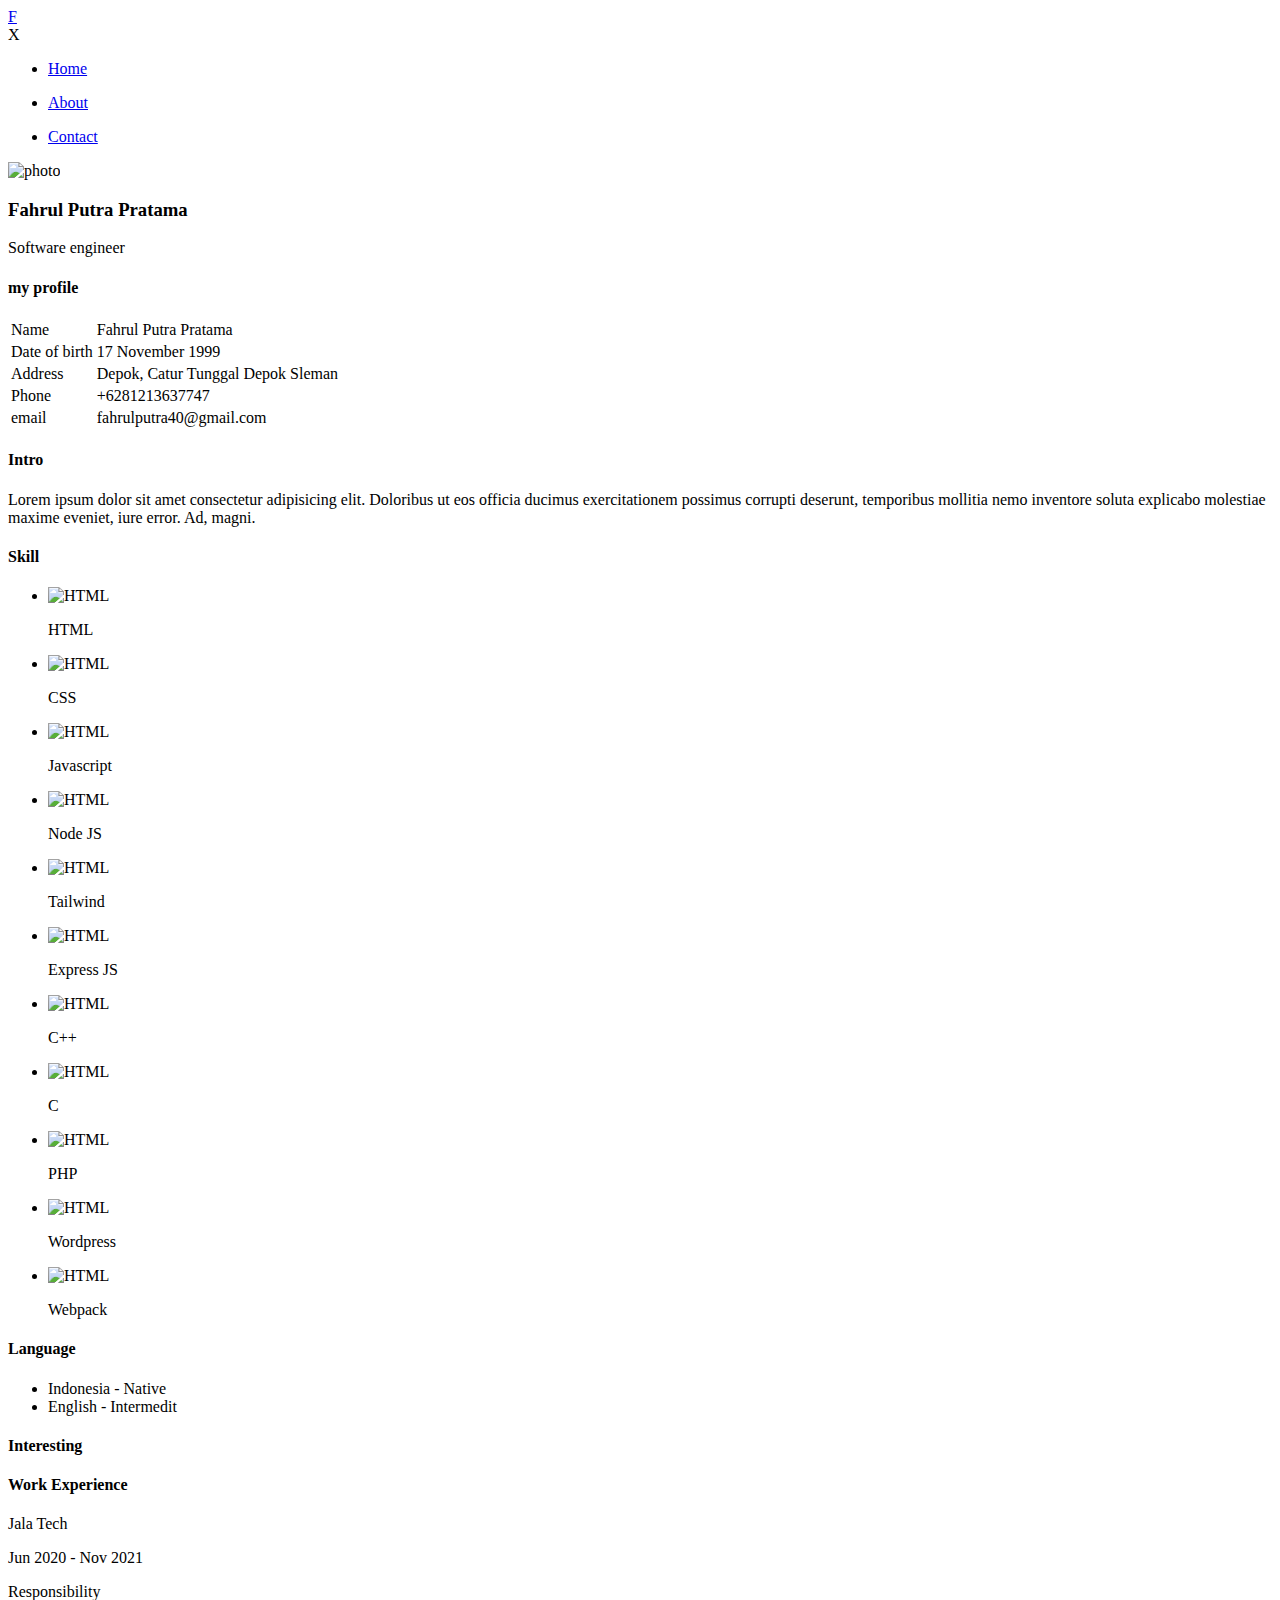
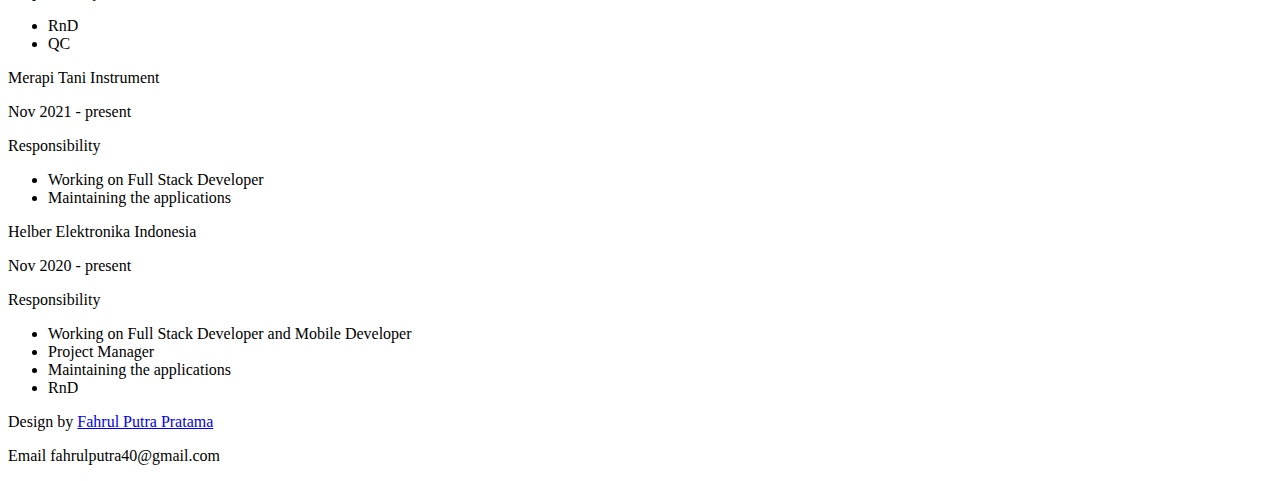
==== about.html @ f8b1dbe5 "Add files via upload" ====
<!DOCTYPE html>
<html lang="en">
<head>
    <meta charset="UTF-8">
    <meta name="viewport" content="width=device-width, initial-scale=1.0">
    <title>About</title>
    <link rel="stylesheet" href="../dist/output.css">
    <link rel="stylesheet" href="https://cdnjs.cloudflare.com/ajax/libs/font-awesome/6.1.1/css/all.min.css" integrity="sha512-KfkfwYDsLkIlwQp6LFnl8zNdLGxu9YAA1QvwINks4PhcElQSvqcyVLLD9aMhXd13uQjoXtEKNosOWaZqXgel0g==" crossorigin="anonymous" referrerpolicy="no-referrer" />
    <link href='http://fonts.googleapis.com/css?family=Roboto:400,100,100italic,300,300italic,400italic,500,500italic,700,700italic,900italic,900' rel='stylesheet' type='text/css'>
    <link href="http://fonts.cdnfonts.com/css/dosis" rel="stylesheet">   
</head>
<body class="font-roboto w-full bg-white">
     <!-- sidebar -->
     <nav class="fixed w-20 shadow-nav lg:w-24 over z-20">
        <div class="text-center bg-cbase relative">
            <a href="/" class="leading-smlogo font-medium text-55 text-white lg:leading-logo">F</a>
            <div class="block shadow-nav absolute h-20 w-screen w-[calc(100vw-80px)] bg-white top-0 left-[80px] flex justify-end items-center lg:hidden">
                <div class="w-20 h-full flex items-center justify-center">
                    <i id="collabse" class="fa-solid fa-bars cursor-pointer"></i>
                    <span class="hidden cursor-pointer">X</span>
                </div>
            </div>
        </div>
        <ul class="relative hidden h-[calc(100vh-80px)] z-10 w-20 text-lg text-center pt-24 lg:w-24 lg:block lg:h-[calc(100vh-96px)]">
            <li class="nav relative h-20 flex block items-center border-b-1 border-cthird border-solid border-t-1">
               <a href="/index" class="w-full">
                <i class="fa-solid fa-house text-csecondary block"></i>
                <p class="block text-sm text-csecondary">Home</p>
               </a> 
            </li>
             <li class="nav-active nav relative h-20 flex block items-center border-b-1 border-cthird border-solid border-t-1">
                <a href="/about" class="w-full">
                 <i class="fa-solid fa-user text-csecondary block"></i>
                 <p class="block text-sm text-csecondary">About</p>
                </a> 
             </li>
             <li class="nav relative h-20 flex block items-center border-b-1 border-cthird border-solid border-t-1">
                 <a href="/" class="w-full">
                  <i class="fa-solid fa-address-card text-csecondary block"></i>
                  <p class="block text-sm text-csecondary">Contact</p>
                 </a> 
              </li>
        </ul>
    </nav>
    <!-- end of sidebar -->
    <main class="bg-[#F4F4F4] relative w-full pt-[80px] w-100% lg:w-[calc(100%-96px)] lg:ml-24  lg:pt-0">
        <!-- header -->
        <div class="relative bg-[url('../src/assets/bg3.jpg')] bg-cover h-[400px] bg-header w-full">
            <div class="relative w-full h-full z-10 text-center pt-10 text-white">
                <div class="avatar relative w-[150px] h-[150px] m-auto relative">
                    <div class="rounded-[75px] w-full h-full overflow-hidden">
                        <img src="/src/assets/photo.jpg" alt="photo" width="100%" class="relative top-[-30px]">
                    </div>
                </div>
                <h3 class="pt-10 text-4xl font-medium">Fahrul Putra Pratama</h3>
                <p>Software engineer</p>
            </div>
        </div>
        <!-- end of header -->
        <div class="px-5 py-6 mt-14 w-full gap-y-7 flex flex-col">
            <div class="flex gap-x-3.5 gap-y-7 flex-col lg:flex-row lg:gap-y-0">
                <div class="rounded-lg shadow-nav bg-white p-5 w-full lg:flex-2">
                    <h4 class="capitalize font-semibold text-xl">my profile</h4>
                    <table class="w-full mt-3">
                        <tbody>
                            <tr>
                                <td class="font-semibold capitalize">Name</td>
                                <td>Fahrul Putra Pratama</td>
                            </tr>
                            <tr>
                                <td class="font-semibold capitalize">Date of birth</td>
                                <td>17 November 1999</td>
                            </tr>
                            <tr>
                                <td class="font-semibold capitalize">Address</td>
                                <td>Depok, Catur Tunggal Depok Sleman</td>
                            </tr>
                            <tr>
                                <td class="font-semibold capitalize">Phone</td>
                                <td>+6281213637747</td>
                            </tr>
                            <tr>
                                <td class="font-semibold capitalize">email</td>
                                <td>fahrulputra40@gmail.com</td>
                            </tr>
                        </tbody>
                    </table>
                </div>
                <div class="w-full rounded-lg shadow-nav bg-white p-5 lg:flex-3">
                    <h4 class="capitalize font-semibold text-xl">Intro</h4> 
                    <p class="mt-3">Lorem ipsum dolor sit amet consectetur adipisicing elit. Doloribus ut eos officia ducimus exercitationem possimus corrupti deserunt, temporibus mollitia nemo inventore soluta explicabo molestiae maxime eveniet, iure error. Ad, magni.</p>        
                </div>
            </div>
            <div class="flex gap-x-3.5 gap-y-7 w-full flex-col lg:flex-row lg:gap-y-0">
                <div class="rounded-lg shadow-nav bg-white p-5 flex-3">
                    <h4 class="capitalize font-semibold text-xl mb-3 block">Skill</h4>
                    <ul class="flex w-full flex-wrap text-center">
                        <li class="px-4 py-3">
                            <div class="w-16">
                                <img src="./assets/html.png" alt="HTML" width="100%">
                                <p class="font-medium mt-2">HTML</p>
                            </div>
                        </li>
                        <li class="px-4 py-3">
                            <div class="w-12">
                                <img src="./assets/css.png" alt="HTML" width="100%">
                                <p class="font-medium mt-2 text-center">CSS</p>
                            </div>
                        </li>
                        <li class="px-4 py-3">
                            <div class="w-16">
                                <img src="./assets/js.png" alt="HTML" width="100%">
                            <p class="font-medium mt-2 text-center">Javascript</p>
                            </div>
                        </li>
                        <li class="px-4 py-3">
                            <div class="w-16">
                                <img src="./assets/node.png" alt="HTML" width="90%">
                                <p class="font-medium mt-2 text-center">Node JS</p>
                            </div>
                        </li>
                        <li class="px-4 py-3">
                            <div class="w-16 pt-7">
                                <img src="./assets/tailwind.png" alt="HTML" width="100%">
                                <p class="font-medium mt-2 text-center">Tailwind</p>
                            </div>
                        </li>
                        <li class="px-4 py-3">
                            <div class="w-20">
                                <img src="./assets/express.png" alt="HTML" width="90%">
                                <p class="font-medium mt-2 text-center">Express JS</p>
                            </div>
                        </li>
                        <li class="px-4 py-3">
                            <div class="w-16">
                                <img src="./assets/cpp.png" alt="HTML" width="100%">
                                <p class="font-medium mt-2 text-center">C++</p>
                            </div>
                        </li>
                        <li class="px-4 py-3">
                           <div class="w-20">
                            <img src="./assets/c.png" alt="HTML" width="100%">
                            <p class="font-medium mt-1 text-center">C</p>
                           </div>
                        </li>
                        <li class="px-4 py-3">
                           <div class="w-16 pt-8">
                            <img src="./assets/php.png" alt="HTML" width="100%">
                            <p class="font-medium mt-2 text-center">PHP</p>
                           </div>
                        </li>
                        <li class="px-4 py-3">
                            <div class="w-16">
                                <img src="./assets/wp.png" alt="HTML" width="100%">
                                <p class="font-medium mt-2 text-center">Wordpress</p>
                            </div>
                        </li>
                        <li class="px-4 py-3">
                            <div class="w-16"><img src="./assets/webpack.png" alt="HTML" width="100%">
                                <p class="font-medium mt-2 text-center">Webpack</p>
                            </div>
                        </li>
                    </ul>
                </div>
                <div class="rounded-lg shadow-nav bg-white p-5 flex-2">
                    <h4 class="capitalize font-semibold text-xl mb-3 block">Language</h4>
                    <ul>
                        <li>Indonesia - Native</li>
                        <li>English - Intermedit</li>
                    </ul>
                    <h4 class="capitalize font-semibold text-xl mb-3 block mt-4">Interesting</h4>
                    <div class="text-4xl mt-2">
                        <i title="Traveling" class="fa-solid fa-plane mr-2 cursor-pointer"></i>
                        <i title="Reading" class="fa-solid fa-book mr-2 cursor-pointer"></i>
                        <i title="Programing" class="fa-solid fa-code mr-2 cursor-pointer"></i>
                        <i title="Game" class="fa-solid fa-gamepad mr-2 cursor-pointer"></i>
                    </div>
                </div>
            </div>
            <div class="lg:flex gap-x-3.5 w-full">
                <div class="rounded-lg shadow-nav bg-white p-5 flex-2">
                    <h4 class="capitalize font-semibold text-xl mb-3 block">Work Experience</h4>
                    <div class="work relative pl-10 mt-5">
                        <div class="work-card relative">
                            <p class="text-2xl font-medium text-cforth">Jala Tech</p>
                            <p class="text-csecondary text-sm font-medium mt-2">Jun 2020 - Nov 2021</p>
                            <p class="font-medium text-base text-[#212529] mt-4">Responsibility</p>
                            <ul class="text-[#212529] list-disc list-inside pl-5">
                                <li>RnD</li>
                                <li>QC</li>
                            </ul>
                        </div>
                        <div class="work-card relative mt-10">
                            <p class="text-2xl font-medium text-cforth">Merapi Tani Instrument</p>
                            <p class="text-csecondary text-sm font-medium mt-2">Nov 2021 - present</p>
                            <p class="font-medium text-base text-[#212529] mt-4">Responsibility</p>
                            <ul class="text-[#212529] list-disc list-inside pl-5">
                                <li>Working on Full Stack Developer</li>
                                <li>Maintaining the applications</li>
                            </ul>
                        </div>
                        <div class="work-card relative mt-10">
                            <p class="text-2xl font-medium text-cforth">Helber Elektronika Indonesia</p>
                            <p class="text-csecondary text-sm font-medium mt-2">Nov 2020 - present</p>
                            <p class="font-medium text-base text-[#212529] mt-4">Responsibility</p>
                            <ul class="text-[#212529] list-disc list-inside pl-5">
                                <li>Working on Full Stack Developer and Mobile Developer</li>
                                <li>Project Manager</li>
                                <li>Maintaining the applications</li>
                                <li>RnD</li>
                            </ul>
                        </div>
                    </div>           
                </div>
            </div>
        </div>
        <footer class="py-3 px-7 bg-cfiveth text-center">
            <p class="text-csixth text-sm font-medium lg:float-left">
                Design by <a href="/" class="text-cbase">Fahrul Putra Pratama</a>
            </p>
            <p class="text-csixth mt-1 text-sm font-medium lg:mt-0 lg:float-right">
                Email <span class="text-cbase">fahrulputra40@gmail.com</span>
            </p>
            <div class="clear-both"></div>
        </footer>
    </main>
    <script src="./side.js"></script>
</body>
</html>
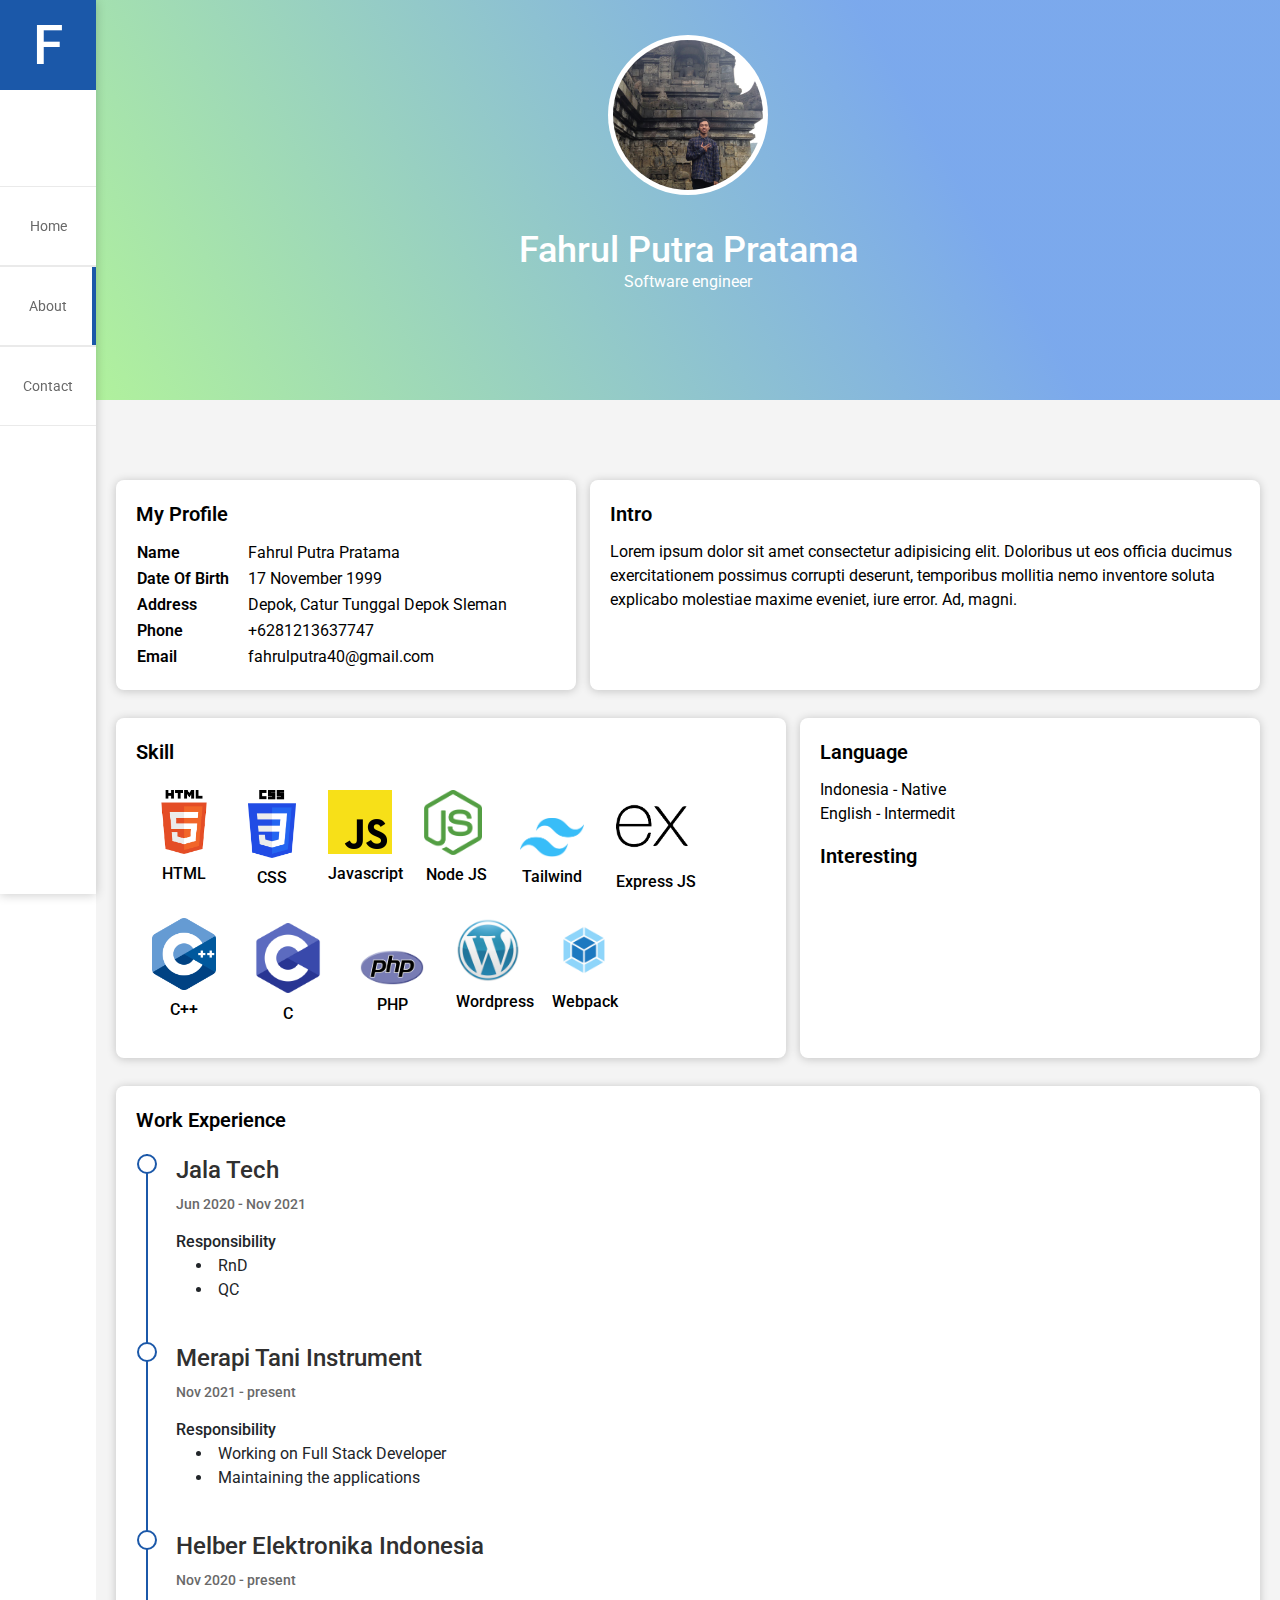
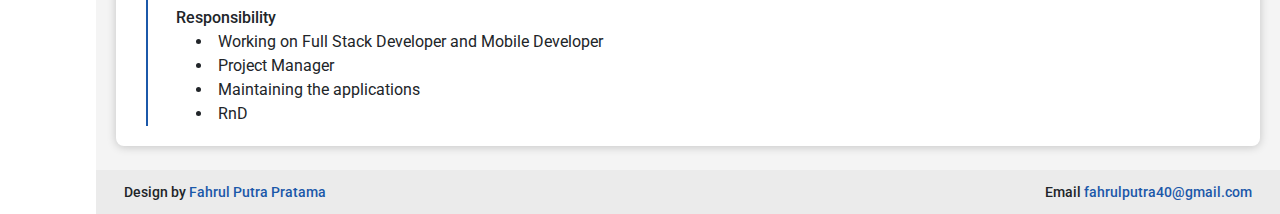
==== commit 25b7a0dd: "Add files via upload" ====
--- a/about.html
+++ b/about.html
@@ -4,7 +4,7 @@
     <meta charset="UTF-8">
     <meta name="viewport" content="width=device-width, initial-scale=1.0">
     <title>About</title>
-    <link rel="stylesheet" href="../dist/output.css">
+    <link rel="stylesheet" href="./output.css">
     <link rel="stylesheet" href="https://cdnjs.cloudflare.com/ajax/libs/font-awesome/6.1.1/css/all.min.css" integrity="sha512-KfkfwYDsLkIlwQp6LFnl8zNdLGxu9YAA1QvwINks4PhcElQSvqcyVLLD9aMhXd13uQjoXtEKNosOWaZqXgel0g==" crossorigin="anonymous" referrerpolicy="no-referrer" />
     <link href='http://fonts.googleapis.com/css?family=Roboto:400,100,100italic,300,300italic,400italic,500,500italic,700,700italic,900italic,900' rel='stylesheet' type='text/css'>
     <link href="http://fonts.cdnfonts.com/css/dosis" rel="stylesheet">   
@@ -23,19 +23,19 @@
         </div>
         <ul class="relative hidden h-[calc(100vh-80px)] z-10 w-20 text-lg text-center pt-24 lg:w-24 lg:block lg:h-[calc(100vh-96px)]">
             <li class="nav relative h-20 flex block items-center border-b-1 border-cthird border-solid border-t-1">
-               <a href="/index" class="w-full">
+               <a href="/index.html" class="w-full">
                 <i class="fa-solid fa-house text-csecondary block"></i>
                 <p class="block text-sm text-csecondary">Home</p>
                </a> 
             </li>
              <li class="nav-active nav relative h-20 flex block items-center border-b-1 border-cthird border-solid border-t-1">
-                <a href="/about" class="w-full">
+                <a href="/about.hmtml" class="w-full">
                  <i class="fa-solid fa-user text-csecondary block"></i>
                  <p class="block text-sm text-csecondary">About</p>
                 </a> 
              </li>
              <li class="nav relative h-20 flex block items-center border-b-1 border-cthird border-solid border-t-1">
-                 <a href="/" class="w-full">
+                 <a href="/contact.html" class="w-full">
                   <i class="fa-solid fa-address-card text-csecondary block"></i>
                   <p class="block text-sm text-csecondary">Contact</p>
                  </a> 
@@ -45,11 +45,11 @@
     <!-- end of sidebar -->
     <main class="bg-[#F4F4F4] relative w-full pt-[80px] w-100% lg:w-[calc(100%-96px)] lg:ml-24  lg:pt-0">
         <!-- header -->
-        <div class="relative bg-[url('../src/assets/bg3.jpg')] bg-cover h-[400px] bg-header w-full">
+        <div class="relative bg-[url('./bg3.jpg')] bg-cover h-[400px] bg-header w-full">
             <div class="relative w-full h-full z-10 text-center pt-10 text-white">
                 <div class="avatar relative w-[150px] h-[150px] m-auto relative">
                     <div class="rounded-[75px] w-full h-full overflow-hidden">
-                        <img src="/src/assets/photo.jpg" alt="photo" width="100%" class="relative top-[-30px]">
+                        <img src="./photo.jpg" alt="photo" width="100%" class="relative top-[-30px]">
                     </div>
                 </div>
                 <h3 class="pt-10 text-4xl font-medium">Fahrul Putra Pratama</h3>
@@ -97,66 +97,66 @@
                     <ul class="flex w-full flex-wrap text-center">
                         <li class="px-4 py-3">
                             <div class="w-16">
-                                <img src="./assets/html.png" alt="HTML" width="100%">
+                                <img src="./html.png" alt="HTML" width="100%">
                                 <p class="font-medium mt-2">HTML</p>
                             </div>
                         </li>
                         <li class="px-4 py-3">
                             <div class="w-12">
-                                <img src="./assets/css.png" alt="HTML" width="100%">
+                                <img src="./css.png" alt="HTML" width="100%">
                                 <p class="font-medium mt-2 text-center">CSS</p>
                             </div>
                         </li>
                         <li class="px-4 py-3">
                             <div class="w-16">
-                                <img src="./assets/js.png" alt="HTML" width="100%">
+                                <img src="./js.png" alt="HTML" width="100%">
                             <p class="font-medium mt-2 text-center">Javascript</p>
                             </div>
                         </li>
                         <li class="px-4 py-3">
                             <div class="w-16">
-                                <img src="./assets/node.png" alt="HTML" width="90%">
+                                <img src="./node.png" alt="HTML" width="90%">
                                 <p class="font-medium mt-2 text-center">Node JS</p>
                             </div>
                         </li>
                         <li class="px-4 py-3">
                             <div class="w-16 pt-7">
-                                <img src="./assets/tailwind.png" alt="HTML" width="100%">
+                                <img src="./tailwind.png" alt="HTML" width="100%">
                                 <p class="font-medium mt-2 text-center">Tailwind</p>
                             </div>
                         </li>
                         <li class="px-4 py-3">
                             <div class="w-20">
-                                <img src="./assets/express.png" alt="HTML" width="90%">
+                                <img src="./express.png" alt="HTML" width="90%">
                                 <p class="font-medium mt-2 text-center">Express JS</p>
                             </div>
                         </li>
                         <li class="px-4 py-3">
                             <div class="w-16">
-                                <img src="./assets/cpp.png" alt="HTML" width="100%">
+                                <img src="./cpp.png" alt="HTML" width="100%">
                                 <p class="font-medium mt-2 text-center">C++</p>
                             </div>
                         </li>
                         <li class="px-4 py-3">
                            <div class="w-20">
-                            <img src="./assets/c.png" alt="HTML" width="100%">
+                            <img src="./c.png" alt="HTML" width="100%">
                             <p class="font-medium mt-1 text-center">C</p>
                            </div>
                         </li>
                         <li class="px-4 py-3">
                            <div class="w-16 pt-8">
-                            <img src="./assets/php.png" alt="HTML" width="100%">
+                            <img src="./php.png" alt="HTML" width="100%">
                             <p class="font-medium mt-2 text-center">PHP</p>
                            </div>
                         </li>
                         <li class="px-4 py-3">
                             <div class="w-16">
-                                <img src="./assets/wp.png" alt="HTML" width="100%">
+                                <img src="./wp.png" alt="HTML" width="100%">
                                 <p class="font-medium mt-2 text-center">Wordpress</p>
                             </div>
                         </li>
                         <li class="px-4 py-3">
-                            <div class="w-16"><img src="./assets/webpack.png" alt="HTML" width="100%">
+                            <div class="w-16"><img src="./webpack.png" alt="HTML" width="100%">
                                 <p class="font-medium mt-2 text-center">Webpack</p>
                             </div>
                         </li>
--- a/output.css
+++ b/output.css
@@ -0,0 +1,1297 @@
+/*
+! tailwindcss v3.0.23 | MIT License | https://tailwindcss.com
+*/
+
+/*
+1. Prevent padding and border from affecting element width. (https://github.com/mozdevs/cssremedy/issues/4)
+2. Allow adding a border to an element by just adding a border-width. (https://github.com/tailwindcss/tailwindcss/pull/116)
+*/
+
+*,
+::before,
+::after {
+  box-sizing: border-box;
+  /* 1 */
+  border-width: 0;
+  /* 2 */
+  border-style: solid;
+  /* 2 */
+  border-color: #e5e7eb;
+  /* 2 */
+}
+
+::before,
+::after {
+  --tw-content: '';
+}
+
+/*
+1. Use a consistent sensible line-height in all browsers.
+2. Prevent adjustments of font size after orientation changes in iOS.
+3. Use a more readable tab size.
+4. Use the user's configured `sans` font-family by default.
+*/
+
+html {
+  line-height: 1.5;
+  /* 1 */
+  -webkit-text-size-adjust: 100%;
+  /* 2 */
+  -moz-tab-size: 4;
+  /* 3 */
+  -o-tab-size: 4;
+     tab-size: 4;
+  /* 3 */
+  font-family: ui-sans-serif, system-ui, -apple-system, BlinkMacSystemFont, "Segoe UI", Roboto, "Helvetica Neue", Arial, "Noto Sans", sans-serif, "Apple Color Emoji", "Segoe UI Emoji", "Segoe UI Symbol", "Noto Color Emoji";
+  /* 4 */
+}
+
+/*
+1. Remove the margin in all browsers.
+2. Inherit line-height from `html` so users can set them as a class directly on the `html` element.
+*/
+
+body {
+  margin: 0;
+  /* 1 */
+  line-height: inherit;
+  /* 2 */
+}
+
+/*
+1. Add the correct height in Firefox.
+2. Correct the inheritance of border color in Firefox. (https://bugzilla.mozilla.org/show_bug.cgi?id=190655)
+3. Ensure horizontal rules are visible by default.
+*/
+
+hr {
+  height: 0;
+  /* 1 */
+  color: inherit;
+  /* 2 */
+  border-top-width: 1px;
+  /* 3 */
+}
+
+/*
+Add the correct text decoration in Chrome, Edge, and Safari.
+*/
+
+abbr:where([title]) {
+  -webkit-text-decoration: underline dotted;
+          text-decoration: underline dotted;
+}
+
+/*
+Remove the default font size and weight for headings.
+*/
+
+h1,
+h2,
+h3,
+h4,
+h5,
+h6 {
+  font-size: inherit;
+  font-weight: inherit;
+}
+
+/*
+Reset links to optimize for opt-in styling instead of opt-out.
+*/
+
+a {
+  color: inherit;
+  text-decoration: inherit;
+}
+
+/*
+Add the correct font weight in Edge and Safari.
+*/
+
+b,
+strong {
+  font-weight: bolder;
+}
+
+/*
+1. Use the user's configured `mono` font family by default.
+2. Correct the odd `em` font sizing in all browsers.
+*/
+
+code,
+kbd,
+samp,
+pre {
+  font-family: ui-monospace, SFMono-Regular, Menlo, Monaco, Consolas, "Liberation Mono", "Courier New", monospace;
+  /* 1 */
+  font-size: 1em;
+  /* 2 */
+}
+
+/*
+Add the correct font size in all browsers.
+*/
+
+small {
+  font-size: 80%;
+}
+
+/*
+Prevent `sub` and `sup` elements from affecting the line height in all browsers.
+*/
+
+sub,
+sup {
+  font-size: 75%;
+  line-height: 0;
+  position: relative;
+  vertical-align: baseline;
+}
+
+sub {
+  bottom: -0.25em;
+}
+
+sup {
+  top: -0.5em;
+}
+
+/*
+1. Remove text indentation from table contents in Chrome and Safari. (https://bugs.chromium.org/p/chromium/issues/detail?id=999088, https://bugs.webkit.org/show_bug.cgi?id=201297)
+2. Correct table border color inheritance in all Chrome and Safari. (https://bugs.chromium.org/p/chromium/issues/detail?id=935729, https://bugs.webkit.org/show_bug.cgi?id=195016)
+3. Remove gaps between table borders by default.
+*/
+
+table {
+  text-indent: 0;
+  /* 1 */
+  border-color: inherit;
+  /* 2 */
+  border-collapse: collapse;
+  /* 3 */
+}
+
+/*
+1. Change the font styles in all browsers.
+2. Remove the margin in Firefox and Safari.
+3. Remove default padding in all browsers.
+*/
+
+button,
+input,
+optgroup,
+select,
+textarea {
+  font-family: inherit;
+  /* 1 */
+  font-size: 100%;
+  /* 1 */
+  line-height: inherit;
+  /* 1 */
+  color: inherit;
+  /* 1 */
+  margin: 0;
+  /* 2 */
+  padding: 0;
+  /* 3 */
+}
+
+/*
+Remove the inheritance of text transform in Edge and Firefox.
+*/
+
+button,
+select {
+  text-transform: none;
+}
+
+/*
+1. Correct the inability to style clickable types in iOS and Safari.
+2. Remove default button styles.
+*/
+
+button,
+[type='button'],
+[type='reset'],
+[type='submit'] {
+  -webkit-appearance: button;
+  /* 1 */
+  background-color: transparent;
+  /* 2 */
+  background-image: none;
+  /* 2 */
+}
+
+/*
+Use the modern Firefox focus style for all focusable elements.
+*/
+
+:-moz-focusring {
+  outline: auto;
+}
+
+/*
+Remove the additional `:invalid` styles in Firefox. (https://github.com/mozilla/gecko-dev/blob/2f9eacd9d3d995c937b4251a5557d95d494c9be1/layout/style/res/forms.css#L728-L737)
+*/
+
+:-moz-ui-invalid {
+  box-shadow: none;
+}
+
+/*
+Add the correct vertical alignment in Chrome and Firefox.
+*/
+
+progress {
+  vertical-align: baseline;
+}
+
+/*
+Correct the cursor style of increment and decrement buttons in Safari.
+*/
+
+::-webkit-inner-spin-button,
+::-webkit-outer-spin-button {
+  height: auto;
+}
+
+/*
+1. Correct the odd appearance in Chrome and Safari.
+2. Correct the outline style in Safari.
+*/
+
+[type='search'] {
+  -webkit-appearance: textfield;
+  /* 1 */
+  outline-offset: -2px;
+  /* 2 */
+}
+
+/*
+Remove the inner padding in Chrome and Safari on macOS.
+*/
+
+::-webkit-search-decoration {
+  -webkit-appearance: none;
+}
+
+/*
+1. Correct the inability to style clickable types in iOS and Safari.
+2. Change font properties to `inherit` in Safari.
+*/
+
+::-webkit-file-upload-button {
+  -webkit-appearance: button;
+  /* 1 */
+  font: inherit;
+  /* 2 */
+}
+
+/*
+Add the correct display in Chrome and Safari.
+*/
+
+summary {
+  display: list-item;
+}
+
+/*
+Removes the default spacing and border for appropriate elements.
+*/
+
+blockquote,
+dl,
+dd,
+h1,
+h2,
+h3,
+h4,
+h5,
+h6,
+hr,
+figure,
+p,
+pre {
+  margin: 0;
+}
+
+fieldset {
+  margin: 0;
+  padding: 0;
+}
+
+legend {
+  padding: 0;
+}
+
+ol,
+ul,
+menu {
+  list-style: none;
+  margin: 0;
+  padding: 0;
+}
+
+/*
+Prevent resizing textareas horizontally by default.
+*/
+
+textarea {
+  resize: vertical;
+}
+
+/*
+1. Reset the default placeholder opacity in Firefox. (https://github.com/tailwindlabs/tailwindcss/issues/3300)
+2. Set the default placeholder color to the user's configured gray 400 color.
+*/
+
+input::-moz-placeholder, textarea::-moz-placeholder {
+  opacity: 1;
+  /* 1 */
+  color: #9ca3af;
+  /* 2 */
+}
+
+input:-ms-input-placeholder, textarea:-ms-input-placeholder {
+  opacity: 1;
+  /* 1 */
+  color: #9ca3af;
+  /* 2 */
+}
+
+input::placeholder,
+textarea::placeholder {
+  opacity: 1;
+  /* 1 */
+  color: #9ca3af;
+  /* 2 */
+}
+
+/*
+Set the default cursor for buttons.
+*/
+
+button,
+[role="button"] {
+  cursor: pointer;
+}
+
+/*
+Make sure disabled buttons don't get the pointer cursor.
+*/
+
+:disabled {
+  cursor: default;
+}
+
+/*
+1. Make replaced elements `display: block` by default. (https://github.com/mozdevs/cssremedy/issues/14)
+2. Add `vertical-align: middle` to align replaced elements more sensibly by default. (https://github.com/jensimmons/cssremedy/issues/14#issuecomment-634934210)
+   This can trigger a poorly considered lint error in some tools but is included by design.
+*/
+
+img,
+svg,
+video,
+canvas,
+audio,
+iframe,
+embed,
+object {
+  display: block;
+  /* 1 */
+  vertical-align: middle;
+  /* 2 */
+}
+
+/*
+Constrain images and videos to the parent width and preserve their intrinsic aspect ratio. (https://github.com/mozdevs/cssremedy/issues/14)
+*/
+
+img,
+video {
+  max-width: 100%;
+  height: auto;
+}
+
+/*
+Ensure the default browser behavior of the `hidden` attribute.
+*/
+
+[hidden] {
+  display: none;
+}
+
+*, ::before, ::after {
+  --tw-translate-x: 0;
+  --tw-translate-y: 0;
+  --tw-rotate: 0;
+  --tw-skew-x: 0;
+  --tw-skew-y: 0;
+  --tw-scale-x: 1;
+  --tw-scale-y: 1;
+  --tw-pan-x:  ;
+  --tw-pan-y:  ;
+  --tw-pinch-zoom:  ;
+  --tw-scroll-snap-strictness: proximity;
+  --tw-ordinal:  ;
+  --tw-slashed-zero:  ;
+  --tw-numeric-figure:  ;
+  --tw-numeric-spacing:  ;
+  --tw-numeric-fraction:  ;
+  --tw-ring-inset:  ;
+  --tw-ring-offset-width: 0px;
+  --tw-ring-offset-color: #fff;
+  --tw-ring-color: rgb(59 130 246 / 0.5);
+  --tw-ring-offset-shadow: 0 0 #0000;
+  --tw-ring-shadow: 0 0 #0000;
+  --tw-shadow: 0 0 #0000;
+  --tw-shadow-colored: 0 0 #0000;
+  --tw-blur:  ;
+  --tw-brightness:  ;
+  --tw-contrast:  ;
+  --tw-grayscale:  ;
+  --tw-hue-rotate:  ;
+  --tw-invert:  ;
+  --tw-saturate:  ;
+  --tw-sepia:  ;
+  --tw-drop-shadow:  ;
+  --tw-backdrop-blur:  ;
+  --tw-backdrop-brightness:  ;
+  --tw-backdrop-contrast:  ;
+  --tw-backdrop-grayscale:  ;
+  --tw-backdrop-hue-rotate:  ;
+  --tw-backdrop-invert:  ;
+  --tw-backdrop-opacity:  ;
+  --tw-backdrop-saturate:  ;
+  --tw-backdrop-sepia:  ;
+}
+
+.fixed {
+  position: fixed;
+}
+
+.absolute {
+  position: absolute;
+}
+
+.relative {
+  position: relative;
+}
+
+.top-0 {
+  top: 0px;
+}
+
+.left-\[80px\] {
+  left: 80px;
+}
+
+.top-\[-30px\] {
+  top: -30px;
+}
+
+.left-0 {
+  left: 0px;
+}
+
+.z-20 {
+  z-index: 20;
+}
+
+.z-10 {
+  z-index: 10;
+}
+
+.z-30 {
+  z-index: 30;
+}
+
+.float-left {
+  float: left;
+}
+
+.clear-both {
+  clear: both;
+}
+
+.m-auto {
+  margin: auto;
+}
+
+.my-10 {
+  margin-top: 2.5rem;
+  margin-bottom: 2.5rem;
+}
+
+.mt-14 {
+  margin-top: 3.5rem;
+}
+
+.mt-3 {
+  margin-top: 0.75rem;
+}
+
+.mb-3 {
+  margin-bottom: 0.75rem;
+}
+
+.mt-2 {
+  margin-top: 0.5rem;
+}
+
+.mt-1 {
+  margin-top: 0.25rem;
+}
+
+.mt-4 {
+  margin-top: 1rem;
+}
+
+.mr-2 {
+  margin-right: 0.5rem;
+}
+
+.mt-5 {
+  margin-top: 1.25rem;
+}
+
+.mt-10 {
+  margin-top: 2.5rem;
+}
+
+.ml-\[90px\] {
+  margin-left: 90px;
+}
+
+.mt-8 {
+  margin-top: 2rem;
+}
+
+.mr-5 {
+  margin-right: 1.25rem;
+}
+
+.mb-10 {
+  margin-bottom: 2.5rem;
+}
+
+.mb-5 {
+  margin-bottom: 1.25rem;
+}
+
+.ml-2 {
+  margin-left: 0.5rem;
+}
+
+.block {
+  display: block;
+}
+
+.flex {
+  display: flex;
+}
+
+.table {
+  display: table;
+}
+
+.hidden {
+  display: none;
+}
+
+.h-20 {
+  height: 5rem;
+}
+
+.h-full {
+  height: 100%;
+}
+
+.h-\[calc\(100vh-80px\)\] {
+  height: calc(100vh - 80px);
+}
+
+.h-\[400px\] {
+  height: 400px;
+}
+
+.h-\[150px\] {
+  height: 150px;
+}
+
+.h-\[80px\] {
+  height: 80px;
+}
+
+.h-500 {
+  height: 500px;
+}
+
+.min-h-\[170px\] {
+  min-height: 170px;
+}
+
+.w-full {
+  width: 100%;
+}
+
+.w-20 {
+  width: 5rem;
+}
+
+.w-screen {
+  width: 100vw;
+}
+
+.w-\[calc\(100vw-80px\)\] {
+  width: calc(100vw - 80px);
+}
+
+.w-\[150px\] {
+  width: 150px;
+}
+
+.w-16 {
+  width: 4rem;
+}
+
+.w-12 {
+  width: 3rem;
+}
+
+.w-\[80px\] {
+  width: 80px;
+}
+
+.flex-3 {
+  flex: 3 3 0%;
+}
+
+.flex-2 {
+  flex: 2 2 0%;
+}
+
+.flex-1 {
+  flex: 1 1 0%;
+}
+
+.cursor-pointer {
+  cursor: pointer;
+}
+
+.list-inside {
+  list-style-position: inside;
+}
+
+.list-disc {
+  list-style-type: disc;
+}
+
+.flex-col {
+  flex-direction: column;
+}
+
+.flex-wrap {
+  flex-wrap: wrap;
+}
+
+.items-center {
+  align-items: center;
+}
+
+.justify-end {
+  justify-content: flex-end;
+}
+
+.justify-center {
+  justify-content: center;
+}
+
+.gap-y-7 {
+  row-gap: 1.75rem;
+}
+
+.gap-x-3\.5 {
+  -moz-column-gap: 0.875rem;
+       column-gap: 0.875rem;
+}
+
+.gap-x-3 {
+  -moz-column-gap: 0.75rem;
+       column-gap: 0.75rem;
+}
+
+.gap-x-4 {
+  -moz-column-gap: 1rem;
+       column-gap: 1rem;
+}
+
+.gap-y-4 {
+  row-gap: 1rem;
+}
+
+.gap-x-2 {
+  -moz-column-gap: 0.5rem;
+       column-gap: 0.5rem;
+}
+
+.overflow-hidden {
+  overflow: hidden;
+}
+
+.overflow-y-hidden {
+  overflow-y: hidden;
+}
+
+.rounded-\[75px\] {
+  border-radius: 75px;
+}
+
+.rounded-lg {
+  border-radius: 0.5rem;
+}
+
+.rounded-\[30px\] {
+  border-radius: 30px;
+}
+
+.rounded {
+  border-radius: 0.25rem;
+}
+
+.rounded-3xl {
+  border-radius: 1.5rem;
+}
+
+.border-b-1 {
+  border-bottom-width: 1px;
+}
+
+.border-t-1 {
+  border-top-width: 1px;
+}
+
+.border-b {
+  border-bottom-width: 1px;
+}
+
+.border-solid {
+  border-style: solid;
+}
+
+.border-cthird {
+  --tw-border-opacity: 1;
+  border-color: rgb(234 234 234 / var(--tw-border-opacity));
+}
+
+.border-\[\#ddd\] {
+  --tw-border-opacity: 1;
+  border-color: rgb(221 221 221 / var(--tw-border-opacity));
+}
+
+.bg-white {
+  --tw-bg-opacity: 1;
+  background-color: rgb(255 255 255 / var(--tw-bg-opacity));
+}
+
+.bg-cbase {
+  --tw-bg-opacity: 1;
+  background-color: rgb(27 88 169 / var(--tw-bg-opacity));
+}
+
+.bg-\[\#F4F4F4\] {
+  --tw-bg-opacity: 1;
+  background-color: rgb(244 244 244 / var(--tw-bg-opacity));
+}
+
+.bg-cfiveth {
+  --tw-bg-opacity: 1;
+  background-color: rgb(235 235 235 / var(--tw-bg-opacity));
+}
+
+.bg-cforth {
+  --tw-bg-opacity: 1;
+  background-color: rgb(48 48 48 / var(--tw-bg-opacity));
+}
+
+.bg-\[url\(\'\.\.\/src\/assets\/bg3\.jpg\'\)\] {
+  background-image: url('../src/assets/bg3.jpg');
+}
+
+.bg-cover {
+  background-size: cover;
+}
+
+.p-5 {
+  padding: 1.25rem;
+}
+
+.px-5 {
+  padding-left: 1.25rem;
+  padding-right: 1.25rem;
+}
+
+.py-6 {
+  padding-top: 1.5rem;
+  padding-bottom: 1.5rem;
+}
+
+.px-4 {
+  padding-left: 1rem;
+  padding-right: 1rem;
+}
+
+.py-3 {
+  padding-top: 0.75rem;
+  padding-bottom: 0.75rem;
+}
+
+.px-7 {
+  padding-left: 1.75rem;
+  padding-right: 1.75rem;
+}
+
+.px-9 {
+  padding-left: 2.25rem;
+  padding-right: 2.25rem;
+}
+
+.px-10 {
+  padding-left: 2.5rem;
+  padding-right: 2.5rem;
+}
+
+.py-5 {
+  padding-top: 1.25rem;
+  padding-bottom: 1.25rem;
+}
+
+.px-3 {
+  padding-left: 0.75rem;
+  padding-right: 0.75rem;
+}
+
+.py-24 {
+  padding-top: 6rem;
+  padding-bottom: 6rem;
+}
+
+.px-2 {
+  padding-left: 0.5rem;
+  padding-right: 0.5rem;
+}
+
+.py-1 {
+  padding-top: 0.25rem;
+  padding-bottom: 0.25rem;
+}
+
+.pt-24 {
+  padding-top: 6rem;
+}
+
+.pt-\[80px\] {
+  padding-top: 80px;
+}
+
+.pt-10 {
+  padding-top: 2.5rem;
+}
+
+.pt-7 {
+  padding-top: 1.75rem;
+}
+
+.pt-8 {
+  padding-top: 2rem;
+}
+
+.pl-10 {
+  padding-left: 2.5rem;
+}
+
+.pl-5 {
+  padding-left: 1.25rem;
+}
+
+.pt-20 {
+  padding-top: 5rem;
+}
+
+.pt-5 {
+  padding-top: 1.25rem;
+}
+
+.pt-2 {
+  padding-top: 0.5rem;
+}
+
+.pt-0 {
+  padding-top: 0px;
+}
+
+.pt-3 {
+  padding-top: 0.75rem;
+}
+
+.pt-4 {
+  padding-top: 1rem;
+}
+
+.pt-6 {
+  padding-top: 1.5rem;
+}
+
+.pl-3 {
+  padding-left: 0.75rem;
+}
+
+.pb-3 {
+  padding-bottom: 0.75rem;
+}
+
+.text-left {
+  text-align: left;
+}
+
+.text-center {
+  text-align: center;
+}
+
+.font-roboto {
+  font-family: Roboto;
+}
+
+.font-dosis {
+  font-family: Dosis;
+}
+
+.text-55 {
+  font-size: 55px;
+  line-height: 20px;
+}
+
+.text-lg {
+  font-size: 1.125rem;
+  line-height: 1.75rem;
+}
+
+.text-sm {
+  font-size: 0.875rem;
+  line-height: 1.25rem;
+}
+
+.text-4xl {
+  font-size: 2.25rem;
+  line-height: 2.5rem;
+}
+
+.text-xl {
+  font-size: 1.25rem;
+  line-height: 1.75rem;
+}
+
+.text-2xl {
+  font-size: 1.5rem;
+  line-height: 2rem;
+}
+
+.text-base {
+  font-size: 1rem;
+  line-height: 1.5rem;
+}
+
+.text-3xl {
+  font-size: 1.875rem;
+  line-height: 2.25rem;
+}
+
+.text-\[55px\] {
+  font-size: 55px;
+}
+
+.text-5xl {
+  font-size: 3rem;
+  line-height: 1;
+}
+
+.font-medium {
+  font-weight: 500;
+}
+
+.font-semibold {
+  font-weight: 600;
+}
+
+.font-bold {
+  font-weight: 700;
+}
+
+.uppercase {
+  text-transform: uppercase;
+}
+
+.capitalize {
+  text-transform: capitalize;
+}
+
+.leading-smlogo {
+  line-height: 80px;
+}
+
+.leading-10 {
+  line-height: 2.5rem;
+}
+
+.leading-5 {
+  line-height: 1.25rem;
+}
+
+.tracking-wide {
+  letter-spacing: 0.025em;
+}
+
+.text-white {
+  --tw-text-opacity: 1;
+  color: rgb(255 255 255 / var(--tw-text-opacity));
+}
+
+.text-csecondary {
+  --tw-text-opacity: 1;
+  color: rgb(105 105 105 / var(--tw-text-opacity));
+}
+
+.text-cforth {
+  --tw-text-opacity: 1;
+  color: rgb(48 48 48 / var(--tw-text-opacity));
+}
+
+.text-\[\#212529\] {
+  --tw-text-opacity: 1;
+  color: rgb(33 37 41 / var(--tw-text-opacity));
+}
+
+.text-csixth {
+  --tw-text-opacity: 1;
+  color: rgb(33 37 41 / var(--tw-text-opacity));
+}
+
+.text-cbase {
+  --tw-text-opacity: 1;
+  color: rgb(27 88 169 / var(--tw-text-opacity));
+}
+
+.text-cthird {
+  --tw-text-opacity: 1;
+  color: rgb(234 234 234 / var(--tw-text-opacity));
+}
+
+.shadow-nav {
+  --tw-shadow: 0 1px 10px 0 rgb(0 0 0 / 20%);
+  --tw-shadow-colored: 0 1px 10px 0 var(--tw-shadow-color);
+  box-shadow: var(--tw-ring-offset-shadow, 0 0 #0000), var(--tw-ring-shadow, 0 0 #0000), var(--tw-shadow);
+}
+
+.outline-0 {
+  outline-width: 0px;
+}
+
+.transition-all {
+  transition-property: all;
+  transition-timing-function: cubic-bezier(0.4, 0, 0.2, 1);
+  transition-duration: 150ms;
+}
+
+.duration-2000 {
+  transition-duration: 5000ms;
+}
+
+.ease-linear {
+  transition-timing-function: linear;
+}
+
+.nav::before{
+  content: " ";
+  height: 0;
+  width: 4px;
+  right: 0;
+  top: 0;
+  --tw-bg-opacity: 1;
+  background-color: rgb(27 88 169 / var(--tw-bg-opacity));
+  position: absolute;
+  transition-timing-function: cubic-bezier(0.4, 0, 1, 1);
+  transition-duration: 150ms;
+}
+
+.nav:hover::before{
+  height: 100%;
+}
+
+.nav-active::before{
+  height: 100%;
+}
+
+.bg-header::before{
+  content: " ";
+  width: 100%;
+  height: 100%;
+  position: absolute;
+  top: 0;
+  left: 0;
+  background: linear-gradient(60deg,rgba(155, 240, 129, 0.76),rgba(64, 132, 233, 0.67) 70%);
+  z-index: 1;
+}
+
+.avatar::before{
+  content: " ";
+  width: 160px;
+  height: 160px;
+  position: absolute;
+  --tw-bg-opacity: 1;
+  background-color: rgb(255 255 255 / var(--tw-bg-opacity));
+  border-radius: 80px;
+  top: -5px;
+  left: -5px;
+}
+
+.work::before{
+  content: " ";
+  position: absolute;
+  top: 0;
+  left: 10px;
+  z-index: 1;
+  width: 2px;
+  height: 100%;
+  --tw-bg-opacity: 1;
+  background-color: rgb(27 88 169 / var(--tw-bg-opacity));
+}
+
+.work-card::before{
+  content: " ";
+  position: absolute;
+  top: 0;
+  left: -39px;
+  z-index: 1;
+  width: 20px;
+  background-color: white;
+  height: 20px;
+  border-radius: 10px;
+  --tw-border-opacity: 1;
+  border-color: rgb(27 88 169 / var(--tw-border-opacity));
+  border-style: solid;
+  border-width: 2px;
+}
+
+.focus\:border-cbase:focus {
+  --tw-border-opacity: 1;
+  border-color: rgb(27 88 169 / var(--tw-border-opacity));
+}
+
+@media (min-width: 1024px) {
+  .lg\:left-n90 {
+    left: -90px;
+  }
+
+  .lg\:float-right {
+    float: right;
+  }
+
+  .lg\:float-left {
+    float: left;
+  }
+
+  .lg\:ml-24 {
+    margin-left: 6rem;
+  }
+
+  .lg\:mt-0 {
+    margin-top: 0px;
+  }
+
+  .lg\:ml-5 {
+    margin-left: 1.25rem;
+  }
+
+  .lg\:block {
+    display: block;
+  }
+
+  .lg\:flex {
+    display: flex;
+  }
+
+  .lg\:hidden {
+    display: none;
+  }
+
+  .lg\:h-\[calc\(100vh-96px\)\] {
+    height: calc(100vh - 96px);
+  }
+
+  .lg\:h-90 {
+    height: 90px;
+  }
+
+  .lg\:w-24 {
+    width: 6rem;
+  }
+
+  .lg\:w-\[calc\(100\%-96px\)\] {
+    width: calc(100% - 96px);
+  }
+
+  .lg\:w-3\/5 {
+    width: 60%;
+  }
+
+  .lg\:w-2\/5 {
+    width: 40%;
+  }
+
+  .lg\:w-\[calc\(100\%\+90px\)\] {
+    width: calc(100% + 90px);
+  }
+
+  .lg\:flex-2 {
+    flex: 2 2 0%;
+  }
+
+  .lg\:flex-3 {
+    flex: 3 3 0%;
+  }
+
+  .lg\:flex-1\.5 {
+    flex: 1.5 1.5 0%;
+  }
+
+  .lg\:flex-1 {
+    flex: 1 1 0%;
+  }
+
+  .lg\:flex-row {
+    flex-direction: row;
+  }
+
+  .lg\:gap-y-0 {
+    row-gap: 0px;
+  }
+
+  .lg\:rounded-lg {
+    border-radius: 0.5rem;
+  }
+
+  .lg\:px-10 {
+    padding-left: 2.5rem;
+    padding-right: 2.5rem;
+  }
+
+  .lg\:pt-0 {
+    padding-top: 0px;
+  }
+
+  .lg\:leading-logo {
+    line-height: 90px;
+  }
+}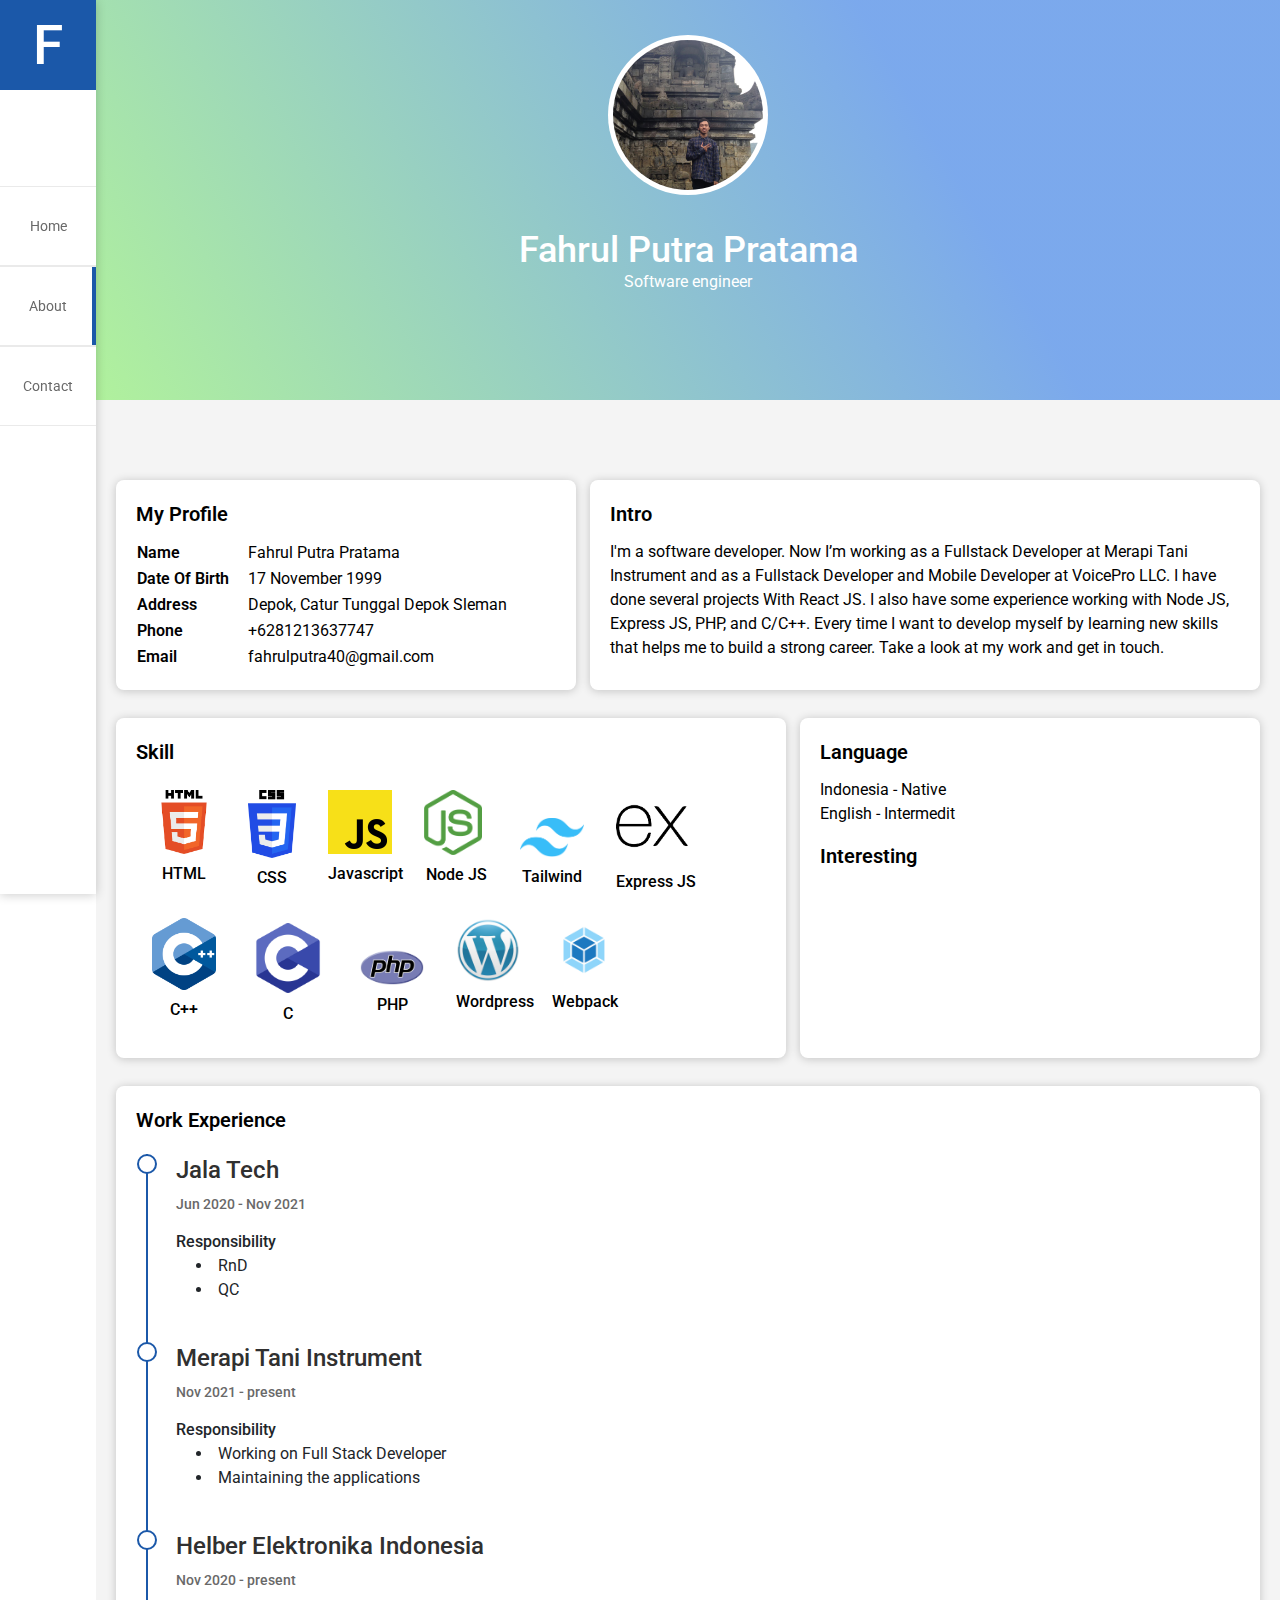
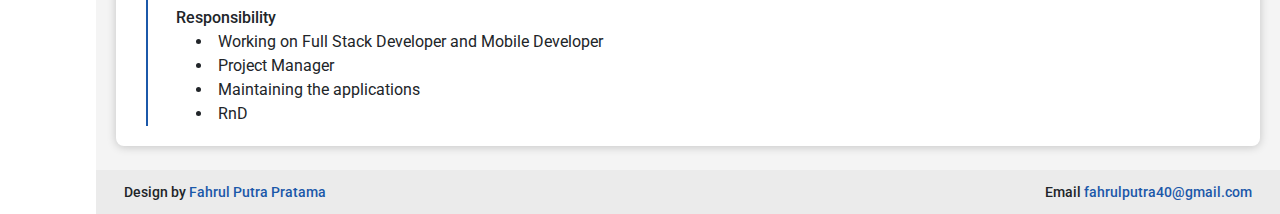
==== commit 5542255e: "Add files via upload" ====
--- a/about.html
+++ b/about.html
@@ -88,7 +88,13 @@
                 </div>
                 <div class="w-full rounded-lg shadow-nav bg-white p-5 lg:flex-3">
                     <h4 class="capitalize font-semibold text-xl">Intro</h4> 
-                    <p class="mt-3">Lorem ipsum dolor sit amet consectetur adipisicing elit. Doloribus ut eos officia ducimus exercitationem possimus corrupti deserunt, temporibus mollitia nemo inventore soluta explicabo molestiae maxime eveniet, iure error. Ad, magni.</p>        
+                    <p class="mt-3">I'm a software developer. 
+                        Now I’m working as a Fullstack Developer at Merapi Tani Instrument and as a Fullstack Developer and Mobile Developer 
+                        at VoicePro LLC. 
+                        I have done several projects With React JS. 
+                        I also have some experience working with Node JS, Express JS, PHP, and C/C++. 
+                        Every time I want to develop myself by learning new skills that helps me to build a strong career. 
+                        Take a look at my work and get in touch.</p>        
                 </div>
             </div>
             <div class="flex gap-x-3.5 gap-y-7 w-full flex-col lg:flex-row lg:gap-y-0">
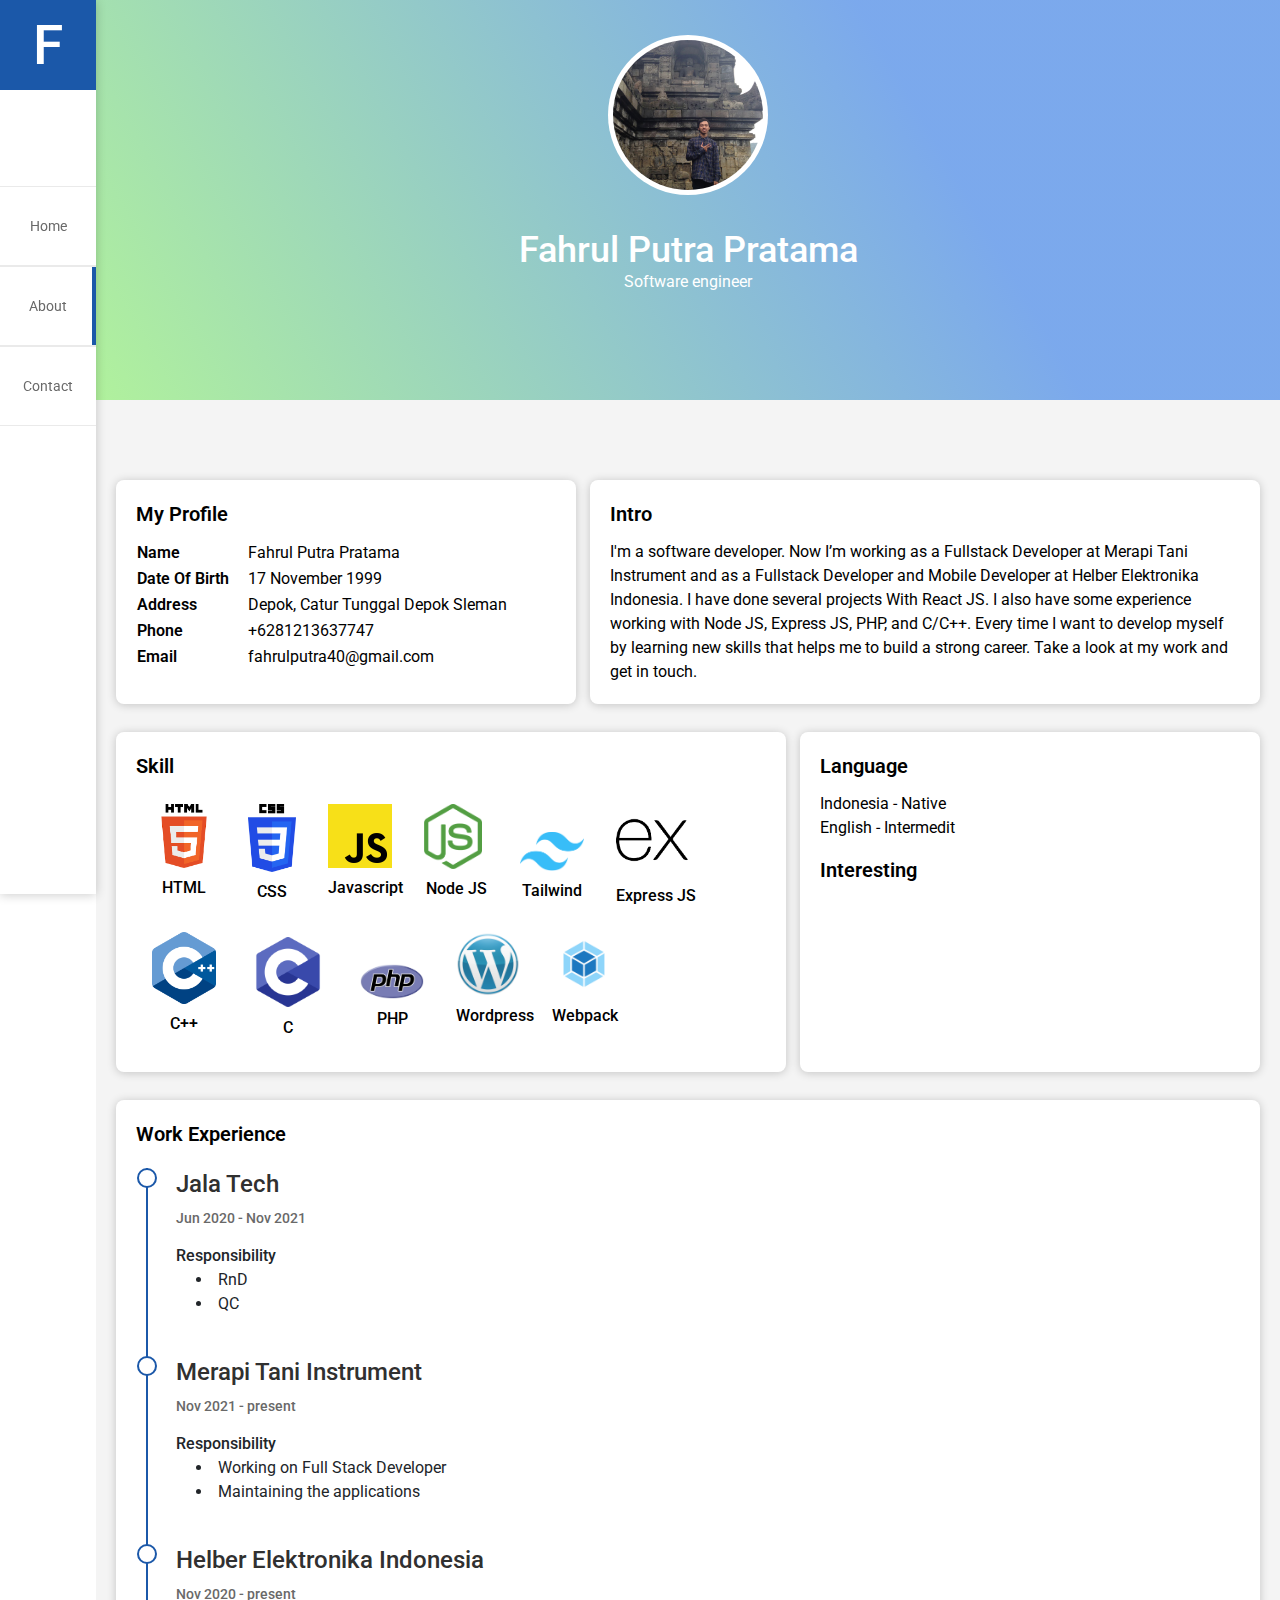
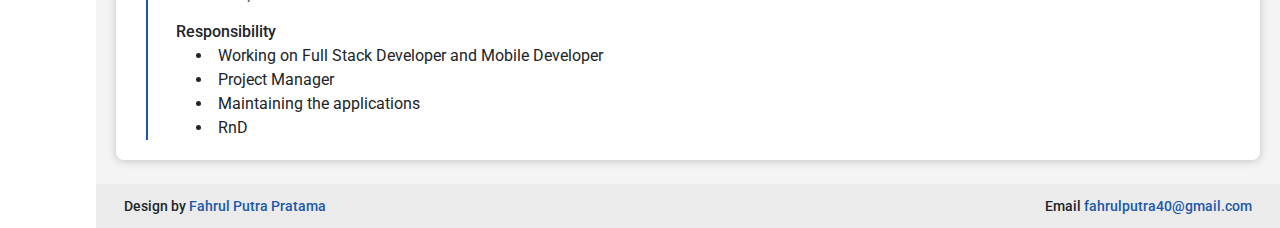
==== commit ab419ac1: "Add files via upload" ====
--- a/about.html
+++ b/about.html
@@ -6,8 +6,8 @@
     <title>About</title>
     <link rel="stylesheet" href="./output.css">
     <link rel="stylesheet" href="https://cdnjs.cloudflare.com/ajax/libs/font-awesome/6.1.1/css/all.min.css" integrity="sha512-KfkfwYDsLkIlwQp6LFnl8zNdLGxu9YAA1QvwINks4PhcElQSvqcyVLLD9aMhXd13uQjoXtEKNosOWaZqXgel0g==" crossorigin="anonymous" referrerpolicy="no-referrer" />
-    <link href='http://fonts.googleapis.com/css?family=Roboto:400,100,100italic,300,300italic,400italic,500,500italic,700,700italic,900italic,900' rel='stylesheet' type='text/css'>
-    <link href="http://fonts.cdnfonts.com/css/dosis" rel="stylesheet">   
+    <link href='https://fonts.googleapis.com/css?family=Roboto:400,100,100italic,300,300italic,400italic,500,500italic,700,700italic,900italic,900' rel='stylesheet' type='text/css'>
+    <link href="https://fonts.cdnfonts.com/css/dosis" rel="stylesheet">   
 </head>
 <body class="font-roboto w-full bg-white">
      <!-- sidebar -->
@@ -90,7 +90,7 @@
                     <h4 class="capitalize font-semibold text-xl">Intro</h4> 
                     <p class="mt-3">I'm a software developer. 
                         Now I’m working as a Fullstack Developer at Merapi Tani Instrument and as a Fullstack Developer and Mobile Developer 
-                        at VoicePro LLC. 
+                        at Helber Elektronika Indonesia. 
                         I have done several projects With React JS. 
                         I also have some experience working with Node JS, Express JS, PHP, and C/C++. 
                         Every time I want to develop myself by learning new skills that helps me to build a strong career. 
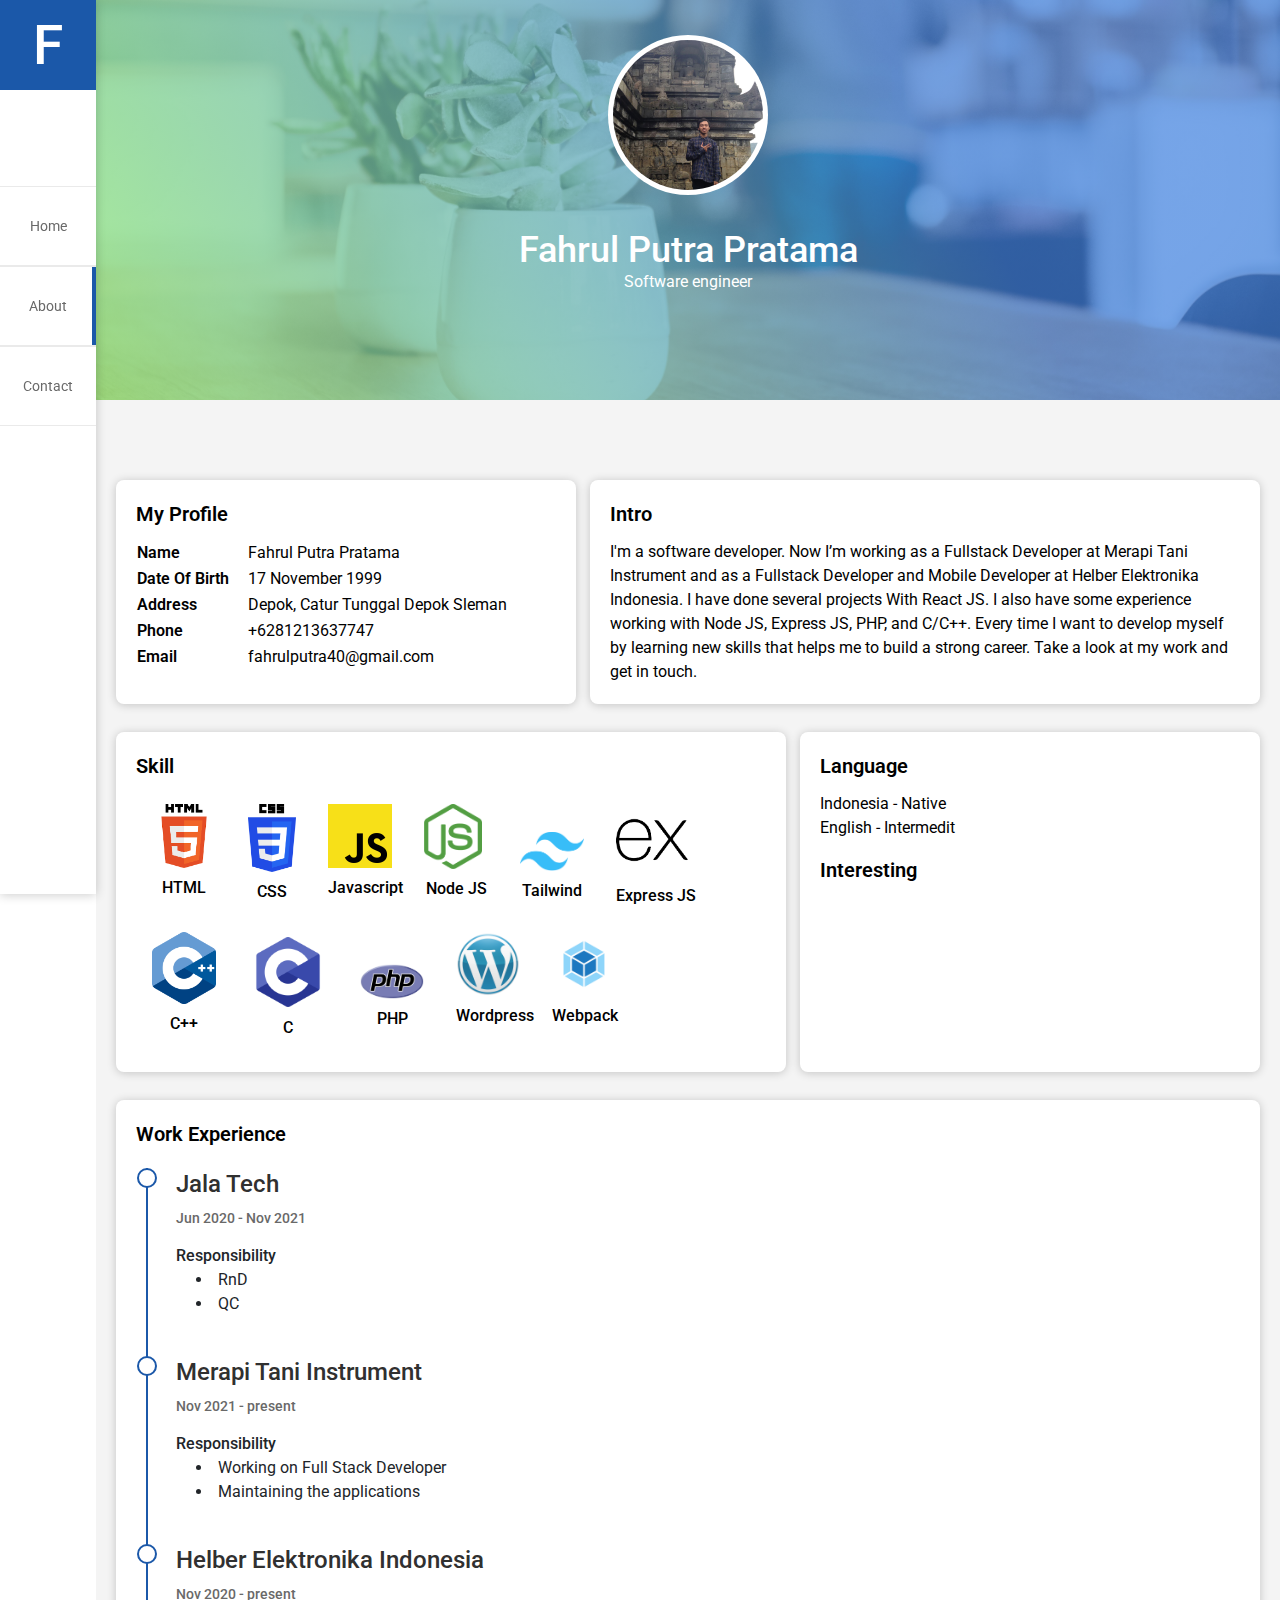
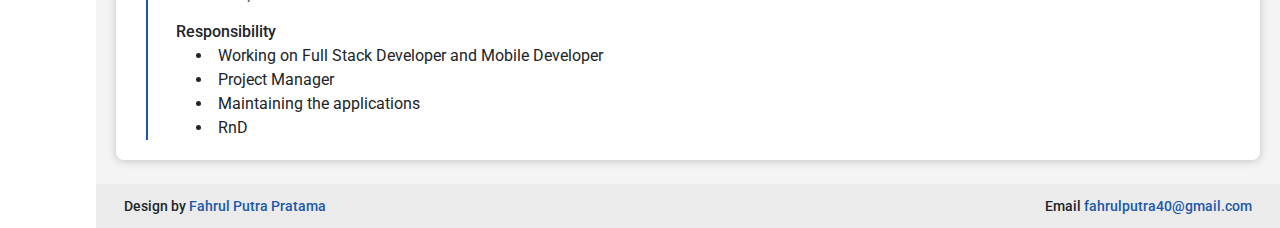
==== commit 5454fe1f: "Add files via upload" ====
--- a/about.html
+++ b/about.html
@@ -45,7 +45,7 @@
     <!-- end of sidebar -->
     <main class="bg-[#F4F4F4] relative w-full pt-[80px] w-100% lg:w-[calc(100%-96px)] lg:ml-24  lg:pt-0">
         <!-- header -->
-        <div class="relative bg-[url('./bg3.jpg')] bg-cover h-[400px] bg-header w-full">
+        <div class="relative bg-hero-pattern bg-cover h-[400px] bg-header w-full">
             <div class="relative w-full h-full z-10 text-center pt-10 text-white">
                 <div class="avatar relative w-[150px] h-[150px] m-auto relative">
                     <div class="rounded-[75px] w-full h-full overflow-hidden">
--- a/output.css
+++ b/output.css
@@ -816,6 +816,10 @@
   background-color: rgb(48 48 48 / var(--tw-bg-opacity));
 }
 
+.bg-hero-pattern {
+  background-image: url('./bg3.jpg');
+}
+
 .bg-\[url\(\'\.\.\/src\/assets\/bg3\.jpg\'\)\] {
   background-image: url('../src/assets/bg3.jpg');
 }
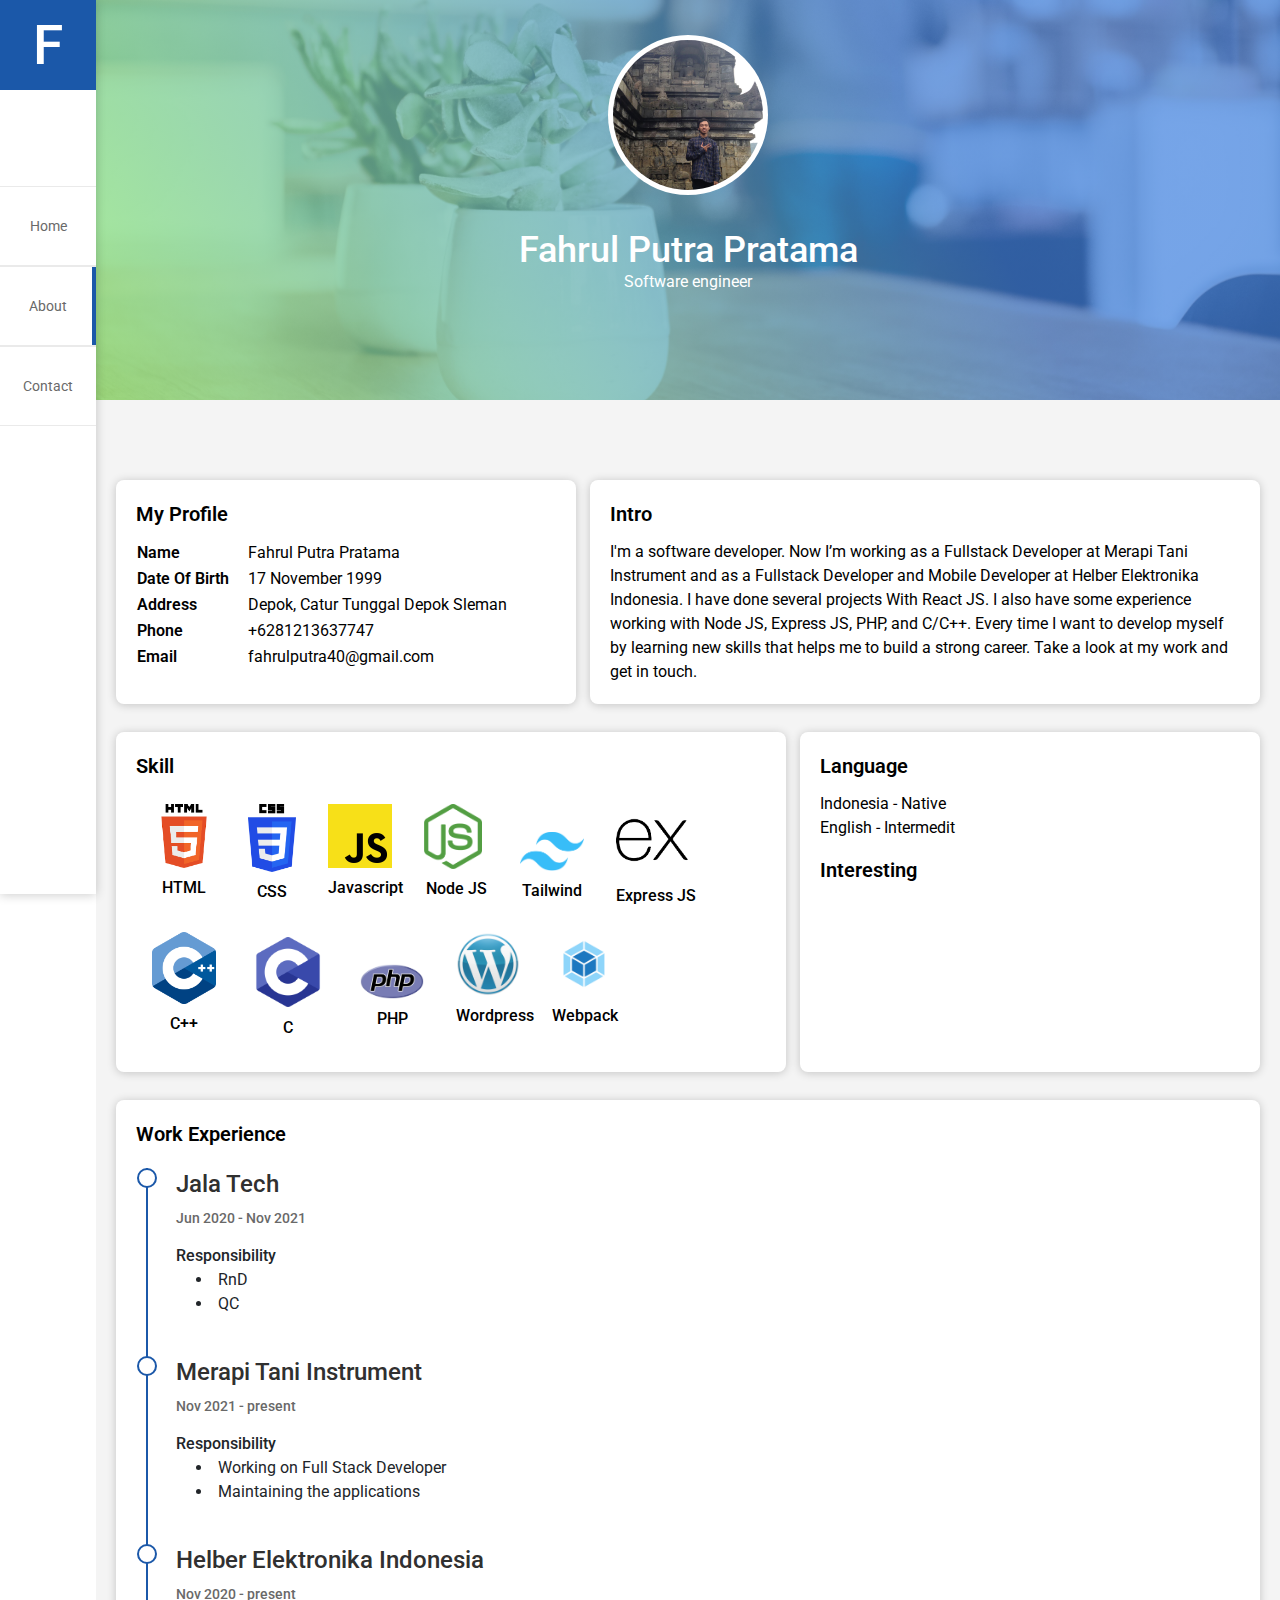
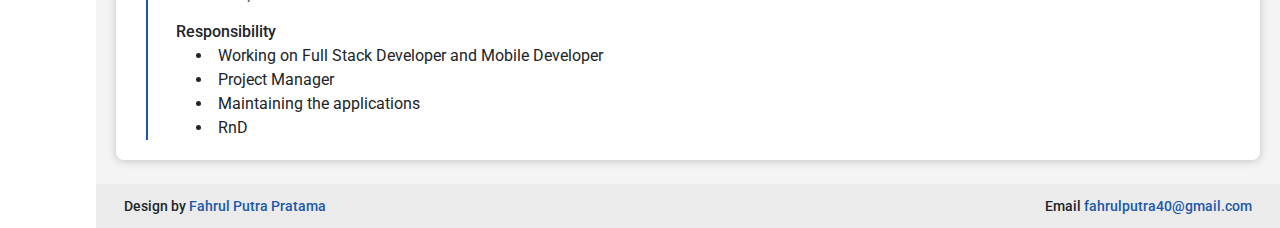
==== commit d8148ff1: "Update about.html" ====
--- a/about.html
+++ b/about.html
@@ -21,7 +21,7 @@
                 </div>
             </div>
         </div>
-        <ul class="relative hidden h-[calc(100vh-80px)] z-10 w-20 text-lg text-center pt-24 lg:w-24 lg:block lg:h-[calc(100vh-96px)]">
+        <ul id="side" class="bg-white relative hidden h-[calc(100vh-80px)] z-10 w-20 text-lg text-center pt-24 lg:w-24 lg:block lg:h-[calc(100vh-96px)]">
             <li class="nav relative h-20 flex block items-center border-b-1 border-cthird border-solid border-t-1">
                <a href="/index.html" class="w-full">
                 <i class="fa-solid fa-house text-csecondary block"></i>
@@ -232,4 +232,4 @@
     </main>
     <script src="./side.js"></script>
 </body>
-</html>+</html>
